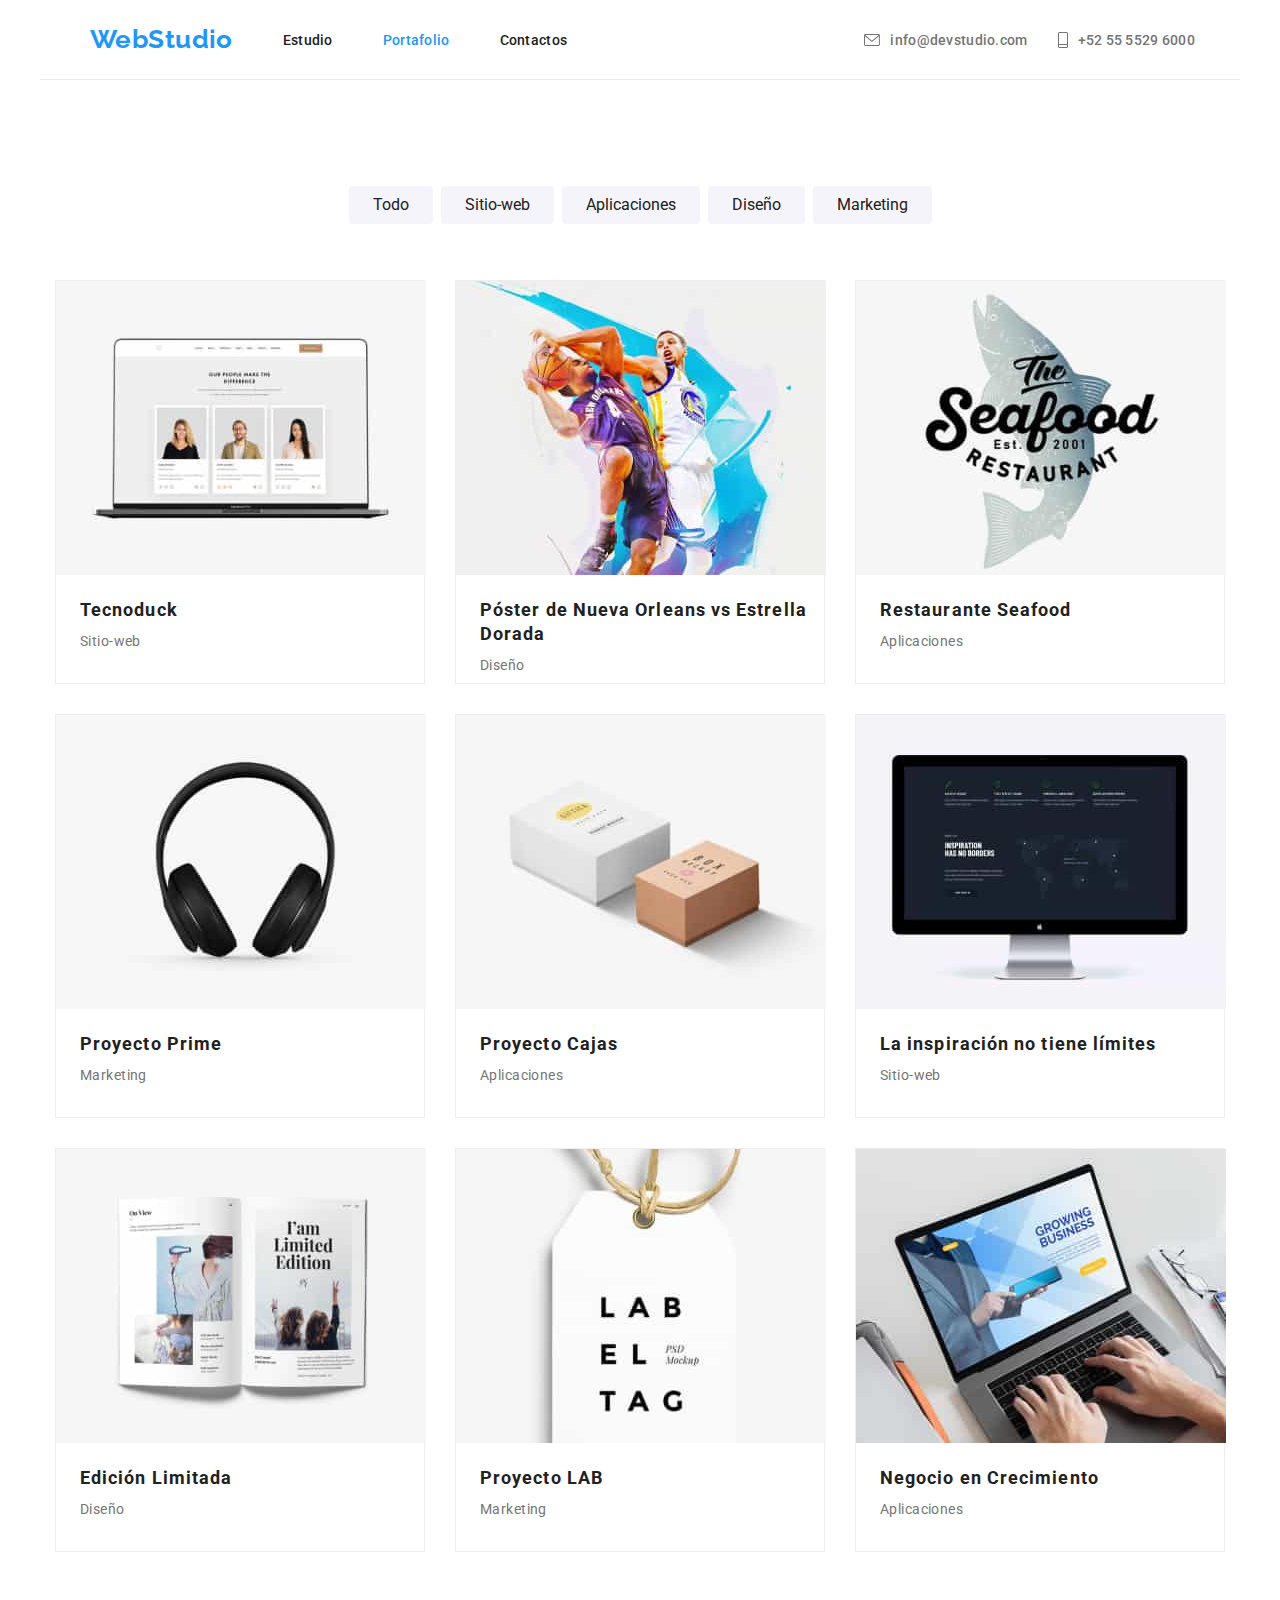
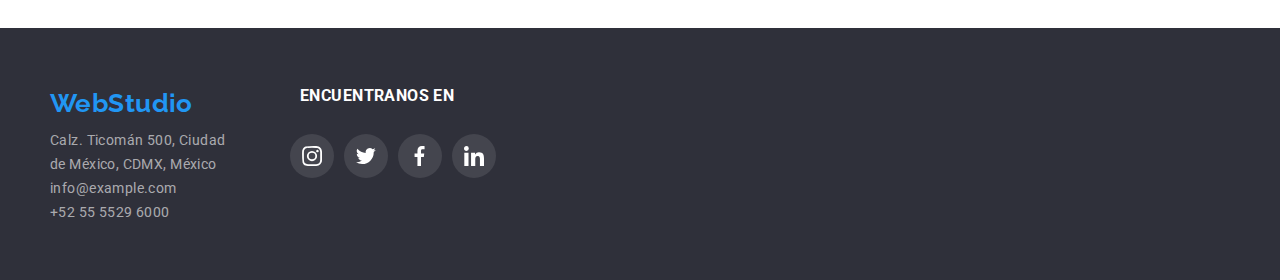
==== portfolio.html @ 95b45c2b "copia repositorio anterior" ====
<!DOCTYPE html>
<html lang="en">
  <head>
    <meta charset="UTF-8" />
    <meta http-equiv="X-UA-Compatible" content="IE=edge" />
    <meta name="viewport" content="width=device-width, initial-scale=1.0" />
    <link rel="preconnet" href="https://fonts.googleapis.com" />
    <link rel="preconnet" href="https://fonts.gstatic.com" />
    <link rel="stylesheet" href="./css/styles.css" />
    <link rel="stylesheet" href="./css/normalize.css" />
    <title>WebStudio</title>
  </head>

  <body class="body-portfolio">
    <!-- ENCABEZADO -->
    <header class="container nav-container">
      <!-- nav -->
      <nav class="nav-container">
        <!-- LOGO -->
        <a class="Web-logo" href="./index.html">WebStudio</a>

        <!-- MENU LISTA HEADER -->
        <a class="link-header" href="index.html">Estudio</a>
        <a class="link-header current" href="portfolio.html">Portafolio</a>
        <a class="link-header" href="">Сontactos</a>
      </nav>
      <!-- contacto -->
      <ul class="contact-header">
        <li>
          <a class="contact" href="malito:info@example.com">
            <svg class="icon-folder">
              <use href="./images/SVG/sprite.svg#sobre"></use>
            </svg>
            info@devstudio.com
          </a>
        </li>

        <li>
          <a class="contact" href="tel:525555296000">
            <svg class="icon-phone">
              <use href="./images/SVG/sprite.svg#celular"></use>
            </svg>
            +52 55 5529 6000
          </a>
        </li>
      </ul>
    </header>

    <!-- PRINCIPAL -->
    <main class="container portfolio-page">
      <!-- MENU 2-->

      <!-- lista de filtros  -->
      <section>
        <ul class="filter">
          <li>
            <a href="#" class="link-filter">
              <button class="button-filter" type="button">Todo</button>
            </a>
          </li>
          <li>
            <a href="#" class="link-filter">
              <button class="button-filter" type="button">Sitio-web</button>
            </a>
          </li>
          <li>
            <a href="#" class="link-filter">
              <button class="button-filter" type="button">Aplicaciones</button>
            </a>
          </li>
          <li>
            <a href="#" class="link-filter">
              <button class="button-filter" type="button">Diseño</button>
            </a>
          </li>
          <li>
            <a href="#" class="link-filter">
              <button class="button-filter" type="button">Marketing</button>
            </a>
          </li>
        </ul>
      </section>

      <!-- mosaic  -->
      <section>
        <ul class="mosaic">
          <li class="link-card" >
            <a href="#">
              <div>
                <img src="./images/project1.jpeg" alt="project Tecnoduck"/>
                <h2 class="title-image">Tecnoduck</h2>
                <p class="description">Sitio-web</p>
              </div>
            </a>
          </li>

          <li class="link-card" >
            <a href="#">
              <div>
                <img src="./images/project2.jpeg" alt="project poster" />
                <h2 class="title-image">
                  Póster de Nueva Orleans vs Estrella Dorada
                </h2>
                <p class="description">Diseño</p>
              </div>
            </a>
          </li>

          <li class="link-card" >
            <a href="#">
              <div>
                <img src="./images/project3.jpeg" alt="Restaurant" />
                <h2 class="title-image">Restaurante Seafood</h2>
                <p class="description">Aplicaciones</p>
              </div>
            </a>
          </li>

          <li class="link-card" >
            <a href="#">
              <div>
                <img src="./images/project4.jpeg" alt="Project Prime" />
                <h2 class="title-image">Proyecto Prime</h2>
                <p class="description">Marketing</p>
              </div>
            </a>
          </li>

          <li class="link-card" >
            <a href="#">
              <div>
                <img src="./images/project5.jpeg" alt="project box" />
                <h2 class="title-image">Proyecto Cajas</h2>
                <p class="description">Aplicaciones</p>
              </div>
            </a>
          </li>

          <li class="link-card" >
            <a href="#">
              <div>
                <img src="./images/project6.jpeg" alt="whitout limit" />
                <h2 class="title-image">La inspiración no tiene límites</h2>
                <p class="description">Sitio-web</p>
              </div>
            </a>
          </li>

         <li class="link-card" >
            <a href="#">
              <div>
                <img src="./images/project7.jpeg" alt="limited edition" />
                <h2 class="title-image">Edición Limitada</h2>
                <p class="description">Diseño</p>
              </div>
            </a>
          </li>

          <li class="link-card" >
            <a href="#">
              <div>
                <img src="./images/project8.jpeg" alt="Project LAB" />
                <h2 class="title-image">Proyecto LAB</h2>
                <p class="description">Marketing</p>
              </div>
            </a>
          </li>

         <li class="link-card" >
            <a href="#">
              <div>
                <img src="./images/project9.jpeg" alt="growing business" />
                <h2 class="title-image">Negocio en Crecimiento</h2>
                <p class="description">Aplicaciones</p>
              </div>
            </a>
          </li>
        </ul>
      </section>
    </main>

    <!-- PIE DE PÁGINA -->
    <footer class="footer">
      <div class="container footer-container">
        <!-- Contacto -->
        <aside>
          <ul>
            <li>
              <a class="Web-logo" href="./index.html"> WebStudio </a>
            </li>

            <li>
              <address>
                <ul class="address">
                  <li>
                    <a class="link-contact" href="#">
                      Calz. Ticomán 500, Ciudad de México, CDMX, México
                    </a>
                  </li>

                  <li>
                    <a class="link-contact" href="mailto:info@example.com">
                      info@example.com
                    </a>
                  </li>

                  <li>
                    <a class="link-contact" href="tel:+525555296000">
                      +52 55 5529 6000
                    </a>
                  </li>
                </ul>
              </address>
            </li>
          </ul>
        </aside>

        <!-- Redes Sociales -->
        <aside>
          <h3 class="title-h3 title-social">ENCUENTRANOS EN</h3>

          <ul class="items-socialmedia">
            <li class="link-icon-footer">
              <a href="#">
                <button class="icon-circle-footer">
                  <svg class="social-media">
                    <use href="./images/SVG/sprite.svg#instagram"></use>
                  </svg>
                </button>
              </a>
            </li>

            <li class="link-icon-footer">
              <a href="#">
                <button class="icon-circle-footer">
                  <svg class="social-media">
                    <use href="./images/SVG/sprite.svg#twitter"></use>
                  </svg>
                </button>
              </a>
            </li>

            <li class="link-icon-footer">
              <a href="#">
                <button class="icon-circle-footer">
                  <svg class="social-media">
                    <use href="./images/SVG/sprite.svg#facebook"></use>
                  </svg>
                </button>
              </a>
            </li>

            <li class="link-icon-footer">
              <a href="#">
                <button class="icon-circle-footer">
                  <svg class="social-media">
                    <use href="./images/SVG/sprite.svg#linkedlin"></use>
                  </svg>
                </button>
              </a>
            </li>
          </ul>
        </aside>
      </div>
    </footer>
  </body>
</html>
---- css/styles.css ----
@import url("https://fonts.googleapis.com/css2?family=Raleway:wght@700&display=swap");
@import url("https://fonts.googleapis.com/css2?family=Roboto:wght@400;500;700;900&display=swap");
@import "node_modules/modern-normalize/modern-normalize.css";

* {
  box-sizing: border-box;
  margin: 0;
  padding: 0;
}

      /* declaracion de variables */
:root {
  --primary-title-color: #212121;
  --primary-white-color: #ffffff;
  --primary-text-color: #757575;

  --accent-color: #2196f3;
  --background-black: #2f303a;
  --background-gray: #f5f4fa;
  --button-filter: #f5f4fa;
  --button-primary-hover: #188ce8;
  --logo-black: #000000;
  --text-white-opacy: #ffffff99;
  --icon-color: #AFB1B8;
}

body {
  font-family: "Roboto", sans-serif;
  font-size: 14px;
  font-weight: 400;
  color: var(--primary-text-color);
  background-color: var(--primary-white-color);
  letter-spacing: 0.03em;
  margin: auto;
  
  /* AREA Principal 
  width: 1600px;
  height: 2931px;*/
}
.container {
  width: 1200px;
  margin: 0 auto;
}
a {
  text-decoration: none;
}
ul{
  list-style: none;
}

/* ENCABEZADO */

.nav-container {
  display: flex;
  padding: 25px;
  justify-content: space-between;
  height: 80px;
  align-items: center;
}

.Web-logo {
  color: var(--accent-color);
  font-family: "Raleway", sans-serif;
  font-size: 26px;
  font-weight: 700;
  line-height: 1.2;
}
.link-header{
  display: flex;
  font-weight: 500;
  line-height: 16px;
  letter-spacing: 0.02em;
  color: var(--primary-title-color);
  margin-left: 50px;
}
.link-header:hover,
.link-header:focus,
.link-header.current{
  color: var(--accent-color);
}

/* contacto del header */
.contact-header{
  display: flex;
  padding: 20px;
  justify-content: space-between;
  height: 16px;
  align-items: center;
  gap: 30px;
}
.contact {
  display: flex;
  align-items: center;
  font-weight: 500;
  line-height: 16px;
  letter-spacing: 0.02em;
  color: var(--primary-text-color);
  fill: var(--primary-text-color);
}
.contact:focus,
.contact:hover{
  color: var(--accent-color);
  fill: var(--accent-color);
}
.icon-folder {
  width: 16px;
  height: 12px;
  margin-right: 10px;
}
.icon-phone {
  width: 10px;
  height: 16px;
  margin-right: 10px;
}
header{
  border-bottom: 1px solid #ECECEC;
}

/* ---------------------- */
/* INDEX */
/* ---------------------- */


/*  TITULO PRINCIPAL */

.main-requeriment {
  display: flex;
  align-items: center;
  height: 600px;
  justify-content: center;
  flex-direction: column;
  background-color: var(--background-black);
  background-image: 
    linear-gradient(rgba(47, 48, 58, 0.4), rgba(47, 48, 58, 0.4)),
    url(../images/background-image.jpeg);
  background-size: cover;
}
.main-h1 {
  color: var(--primary-white-color);
  font-size: 44px;
  font-weight: 900;
  letter-spacing: 0.06em;
  line-height: 1.4;
  text-transform: uppercase;
  text-align: center;
  padding-right: 250px;
  padding-left: 250px;
}
.main-button {
  color: var(--primary-white-color);
  background-color: var(--accent-color);
  border: 5px solid var(--accent-color);
  border-radius: 5px;
  font-size: 16px;
  font-weight: 700;
  line-height: 1.9;
  cursor: pointer;
  margin-top: 30px;
  padding-right: 32px;
  padding-left: 32px;
}
.main-button:hover,
.main-button:focus {
  background-color: var(--button-primary-hover);
  box-shadow: 0px 4px 4px rgba(0, 0, 0, 0.15);
}

/* BENEFICIOS DE LA COMPAÑIA */

.benefits {
  display: flex;
  padding-top: 82px;
  justify-content: space-evenly;
}
.benefits-column {
  width: 270px;
}
.icon-benefits {
  display: flex;
  width: 270px;
  height: 120px;
  fill: var(--primary-title-color);
  border-radius: 4px;
  border: none;
  margin-bottom: 30px;
  margin-top: 94px;
  align-items: center;
  background-color: var(--background-gray);
}
.icon-svg-benefit {
  height: 70px;
}
.benefits-paragraph {
  color: var(--primary-text-color);
  display: block;
  line-height: 24px;
}
.title-h3 {
  color: var(--primary-title-color);
  font-weight: 700;
  line-height: 16px;
  text-transform: uppercase;
  padding-bottom: 10px;
}

/* A QUE NOS DEDICAMOS */

.title-h2{
  color: var(--primary-title-color);
  font-size: 36px;
  font-weight: 700;
  line-height: 42px;
  padding-bottom: 50px;
  padding-top: 94px;
  text-align: center;
}
.what-do-box {
  display: flex;
  padding-bottom: 94px;
  gap: 30px;
  justify-content: center;
}
.image-whatdo1 {
  width:373px;
  height:294px;
  background-image:url(../images/image1.jpeg);
}
.image-whatdo2 {
  width: 373px;
  height: 294px;
  background-image: url(../images/image2.jpeg);
}
.image-whatdo3 {
  width: 373px;
  height: 294px;
  background-image: url(../images/image3.jpeg);
}
.box-what-do {
  display:flex;
  border: none;
  width: 370px;
  height: 70px;
  font-size: 14px;
  line-height: 16px;
  color: var(--primary-white-color);
  background: rgba(47, 48, 58, 0.8);
  margin-top:224px;
  justify-content: center;
  align-items: center;
}

/* NUESTRO EQUIPO */

.our-team{
  background-color: var(--background-gray);
  width: 1600px;
  height: 708px;
  
}
.members{
  display: flex;
  justify-content: space-evenly;
  padding-bottom: 94px;
  gap: 30px;
}
.card-member{
  background-color: var(--primary-white-color);
  border-radius: opx opx 4px 4px;
  box-shadow: 0px 1px 3px rgba(0, 0, 0, 0.12), 0px 1px 1px rgba(0, 0, 0, 0.14), 0px 2px 1px rgba(0, 0, 0, 0.2);
  box-sizing: border-box;
  width: 270px;
  height: 428px;
}
.name {
  color: var(--primary-title-color);
  font-size: 16px;
  font-weight: 500;
  line-height: 1.2;
  text-align: center;
  margin-bottom: 10px;
  margin-top: 30px;
}
.profession{
  color: var(--primary-text-color);
  font-size: 16px;
  font-weight: 400;
  line-height: 19px;
  text-align: center;  
  margin-bottom: 16px;
}
.social-networks{
  display: flex;
  margin-top: 28px;
  width: 216px;
  height: 80px;
  margin-left: 32px;
  gap: 10px;
}
.icon-circle {
  background-color: var(--primary-white-color);
  width: 44px;
  height: 44px;
  border-radius: 25px;
  border: none;
  text-align: center;
  padding: 12px;
  cursor: pointer;
  align-items: center;
  fill: var(--icon-color);
}
.icon-social-media{
  height: 20px;
  width: 20px;
}
.icon-circle:focus,
.icon-circle:hover{
  background-color: var(--accent-color);
  cursor: pointer;
  fill: var(--primary-white-color);
}

/* CLIENTES REGULARES */

.regular-customers{
  display: flex;
  margin-bottom: 151px;
  justify-content: center;
  gap: 30px
}
.button-customer{
  background: var(--primary-white-color);
  border-radius: 4px;
  display: flex;
  width: 170px;
  height: 81px;
  border: 1px solid #AFB1B8;
  cursor: pointer;
  align-items: center;
  fill: #AFB1B8;
}
.button-customer:hover,
.button-customer:focus{
  border: 1px solid var(--accent-color);
  fill: var(--accent-color);
}
.icon-customer{
  width: 106px;         
  margin-left: 32px;
}

/* FOOTER */
 
/* Lista de contacto */
.footer{
  background-color: var(--background-black);
  padding-top: 60px;
  padding-left: 20px;
  height: 252px;
}
.footer-container {
  display: flex;
}
.address{
  width: 180px;
  padding-top: 9px;
}
.link-contact{
  color: var(--text-white-opacy);
  font-style: normal;
  line-height: 24px;
}
.link-contact:hover,
.link-contact:focus {
color: var(--primary-white-color);
}

/* redes sociales */
.title-social {
  color: var(--primary-white-color);
  margin-bottom: 20px;
  margin-left: 70px;
}
.items-socialmedia{
  display: flex;
  margin-left: 60px;
  gap: 10px;
}
.link-icon-footer{
  display: flex;
  gap: 10px;
}
.icon-circle-footer{
  width: 44px;
  height: 44px;
  border-radius: 25px;
  border: none;
  background-color: #ffffff1a;;
  padding: 12px;
  cursor: pointer;
  fill: var(--primary-white-color);
}
.icon-circle-footer:hover,
.icon-circle-footer:focus{
  background-color: var(--accent-color);
  cursor: pointer;
  fill: var(--primary-white-color);
}
.social-media{
  height: 20px;
  width: 20px;
}

/* ----------------------------------------- */
/* PORTAFOLIO */
/* ----------------------------------------- */

.body-portfolio{
height: 1880px;
}
.portfolio-page{
  width: 1170px;
  height: 1360px;
  margin-bottom: 82px
}

/* botones */
.filter {
  display: flex;
  margin-top: 106px;
  padding-bottom: 56px;
  justify-content: center;
  gap: 8px;
}
.button-filter {
  background: var(--background-gray);
  border-radius: 4px;
  height: 38px;
  padding-left: 24px;
  padding-right: 24px;
  border: none;
  color: var(--primary-title-color);
  font-size: 16px;
  line-height: 26px;
}
.button-filter:hover,
.button-filter:focus{
  height: 38px;
  background-color: var(--accent-color);
  box-shadow: 0px 3px 1px rgba(0, 0, 0, 0.1), 0px 1px 2px rgba(0, 0, 0, 0.08), 0px 2px 2px rgba(0, 0, 0, 0.12);
  border-radius: 4px;
  color: var(--primary-white-color);
  cursor: pointer;
}

/*imagenes*/

.mosaic{
  display: flex;
  padding-bottom: 30px;
  flex-wrap: wrap;
  gap: 30px;
}
.link-card{
  background: var(--primary-white-color);
  border: 1px solid #EEEEEE;
  width: 370px;
  height: 404px;
}
.link-card:focus,
.link-card:hover{
  cursor: pointer;
  box-shadow: 0px 1px 1px rgba(0, 0, 0, 0.12),
              0px 4px 4px rgba(0, 0, 0, 0.06),
              1px 4px 6px rgba(0, 0, 0, 0.16);
}
.title-image {
    font-weight: 700;
    font-size: 18px;
    line-height: 24px;
    letter-spacing: 0.06em;
    color: var(--primary-title-color);
    padding-left: 24px;
    text-align: left;
    padding-top: 20px;
    padding-bottom: 4px;
    width: 370px;
}
.description {
    color: #757575;
    line-height: 30px;
    text-align: left;
    padding-left: 24px;
}
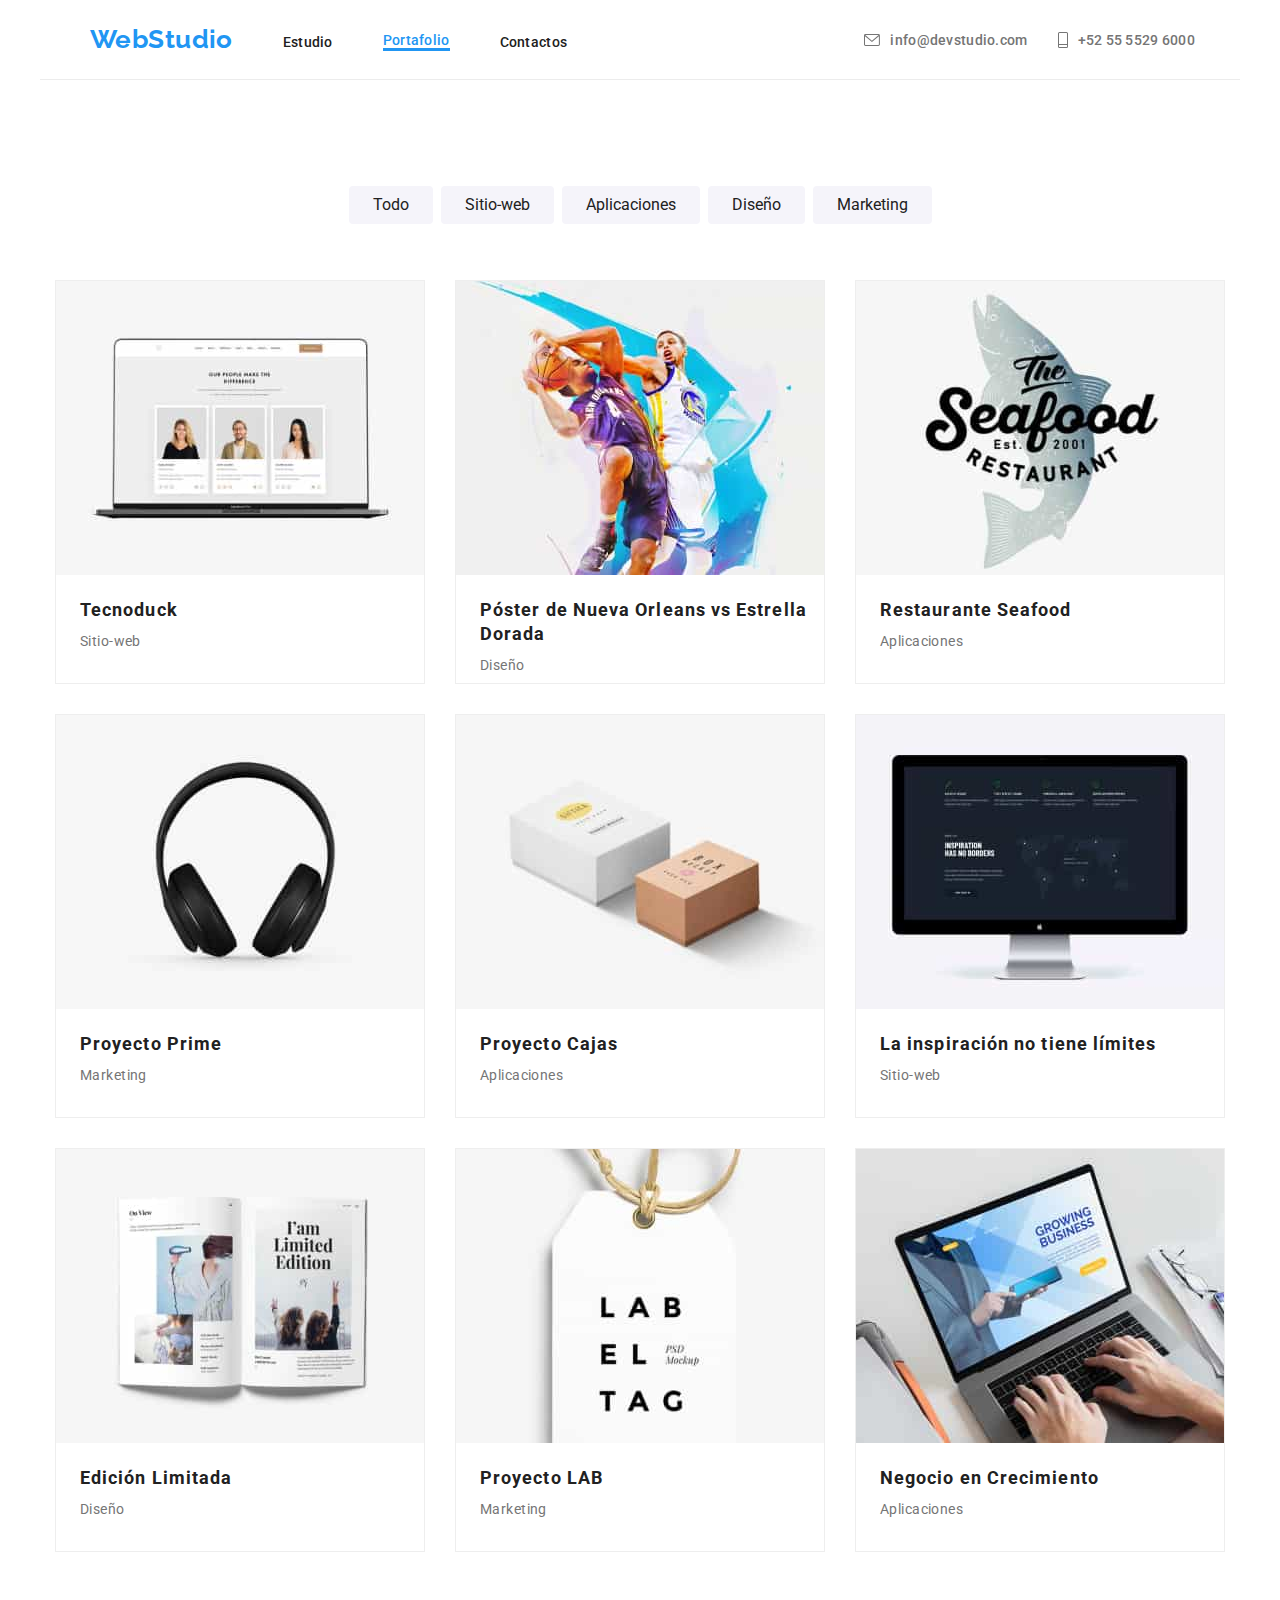
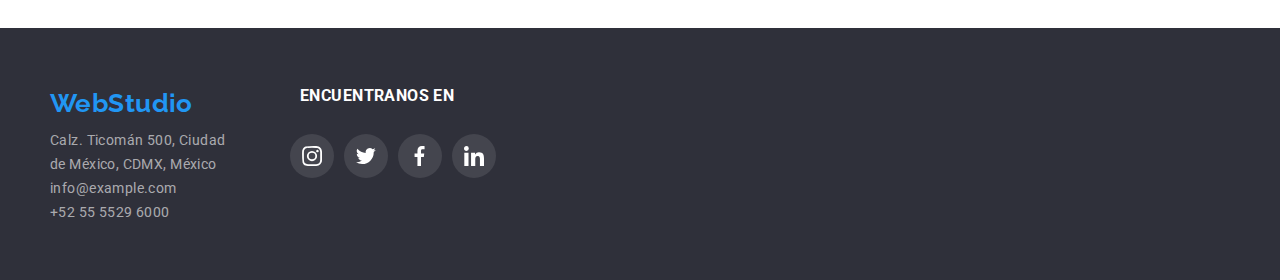
==== commit 82cb50f7: "frame en portafolio" ====
--- a/portfolio.html
+++ b/portfolio.html
@@ -84,95 +84,149 @@
       <!-- mosaic  -->
       <section>
         <ul class="mosaic">
-          <li class="link-card" >
-            <a href="#">
-              <div>
-                <img src="./images/project1.jpeg" alt="project Tecnoduck"/>
-                <h2 class="title-image">Tecnoduck</h2>
-                <p class="description">Sitio-web</p>
-              </div>
-            </a>
-          </li>
-
-          <li class="link-card" >
-            <a href="#">
-              <div>
+          <li class="link-card">
+            <a href="#">
+              <div class="frame">
+                <img src="./images/project1.jpeg" alt="project Tecnoduck" />
+                <p class="overlay">
+                  Tecnoduck es una plataforma de distribución de coronavirus de
+                  última generación. Las compañías usan esta plataforma para el
+                  espionaje digital y los ataques a los servidores seguros de la
+                  competencia.
+                </p>
+              </div>
+              <h2 class="title-image">Tecnoduck</h2>
+              <p class="description">Sitio-web</p>
+            </a>
+          </li>
+
+          <li class="link-card">
+            <a href="#">
+              <div class="frame">
                 <img src="./images/project2.jpeg" alt="project poster" />
-                <h2 class="title-image">
-                  Póster de Nueva Orleans vs Estrella Dorada
-                </h2>
-                <p class="description">Diseño</p>
-              </div>
-            </a>
-          </li>
-
-          <li class="link-card" >
-            <a href="#">
-              <div>
+                <p class="overlay">
+                  Tecnoduck es una plataforma de distribución de coronavirus de
+                  última generación. Las compañías usan esta plataforma para el
+                  espionaje digital y los ataques a los servidores seguros de la
+                  competencia.
+                </p>
+              </div>
+              <h2 class="title-image">
+                Póster de Nueva Orleans vs Estrella Dorada
+              </h2>
+              <p class="description">Diseño</p>
+            </a>
+          </li>
+
+          <li class="link-card">
+            <a href="#">
+              <div class="frame">
                 <img src="./images/project3.jpeg" alt="Restaurant" />
-                <h2 class="title-image">Restaurante Seafood</h2>
-                <p class="description">Aplicaciones</p>
-              </div>
-            </a>
-          </li>
-
-          <li class="link-card" >
-            <a href="#">
-              <div>
+                <p class="overlay">
+                  Tecnoduck es una plataforma de distribución de coronavirus de
+                  última generación. Las compañías usan esta plataforma para el
+                  espionaje digital y los ataques a los servidores seguros de la
+                  competencia.
+                </p>
+              </div>
+              <h2 class="title-image">Restaurante Seafood</h2>
+              <p class="description">Aplicaciones</p>
+            </a>
+          </li>
+
+          <li class="link-card">
+            <a href="#">
+              <div class="frame">
                 <img src="./images/project4.jpeg" alt="Project Prime" />
-                <h2 class="title-image">Proyecto Prime</h2>
-                <p class="description">Marketing</p>
-              </div>
-            </a>
-          </li>
-
-          <li class="link-card" >
-            <a href="#">
-              <div>
+                <p class="overlay">
+                  Tecnoduck es una plataforma de distribución de coronavirus de
+                  última generación. Las compañías usan esta plataforma para el
+                  espionaje digital y los ataques a los servidores seguros de la
+                  competencia.
+                </p>
+              </div>
+              <h2 class="title-image">Proyecto Prime</h2>
+              <p class="description">Marketing</p>
+            </a>
+          </li>
+
+          <li class="link-card">
+            <a href="#">
+              <div class="frame">
                 <img src="./images/project5.jpeg" alt="project box" />
-                <h2 class="title-image">Proyecto Cajas</h2>
-                <p class="description">Aplicaciones</p>
-              </div>
-            </a>
-          </li>
-
-          <li class="link-card" >
-            <a href="#">
-              <div>
+                <p class="overlay">
+                  Tecnoduck es una plataforma de distribución de coronavirus de
+                  última generación. Las compañías usan esta plataforma para el
+                  espionaje digital y los ataques a los servidores seguros de la
+                  competencia.
+                </p>
+              </div>
+              <h2 class="title-image">Proyecto Cajas</h2>
+              <p class="description">Aplicaciones</p>
+            </a>
+          </li>
+
+          <li class="link-card">
+            <a href="#">
+              <div class="frame">
                 <img src="./images/project6.jpeg" alt="whitout limit" />
-                <h2 class="title-image">La inspiración no tiene límites</h2>
-                <p class="description">Sitio-web</p>
-              </div>
-            </a>
-          </li>
-
-         <li class="link-card" >
-            <a href="#">
-              <div>
+                <p class="overlay">
+                  Tecnoduck es una plataforma de distribución de coronavirus de
+                  última generación. Las compañías usan esta plataforma para el
+                  espionaje digital y los ataques a los servidores seguros de la
+                  competencia.
+                </p>
+              </div>
+              <h2 class="title-image">La inspiración no tiene límites</h2>
+              <p class="description">Sitio-web</p>
+            </a>
+          </li>
+
+          <li class="link-card">
+            <a href="#">
+              <div class="frame">
                 <img src="./images/project7.jpeg" alt="limited edition" />
-                <h2 class="title-image">Edición Limitada</h2>
-                <p class="description">Diseño</p>
-              </div>
-            </a>
-          </li>
-
-          <li class="link-card" >
-            <a href="#">
-              <div>
+                <p class="overlay">
+                  Tecnoduck es una plataforma de distribución de coronavirus de
+                  última generación. Las compañías usan esta plataforma para el
+                  espionaje digital y los ataques a los servidores seguros de la
+                  competencia.
+                </p>
+              </div>
+              <h2 class="title-image">Edición Limitada</h2>
+              <p class="description">Diseño</p>
+            </a>
+          </li>
+
+          <li class="link-card">
+            <a href="#">
+              <div class="frame">
                 <img src="./images/project8.jpeg" alt="Project LAB" />
-                <h2 class="title-image">Proyecto LAB</h2>
-                <p class="description">Marketing</p>
-              </div>
-            </a>
-          </li>
-
-         <li class="link-card" >
-            <a href="#">
-              <div>
+                <p class="overlay">
+                  Tecnoduck es una plataforma de distribución de coronavirus de
+                  última generación. Las compañías usan esta plataforma para el
+                  espionaje digital y los ataques a los servidores seguros de la
+                  competencia.
+                </p>
+              </div>
+              <h2 class="title-image">Proyecto LAB</h2>
+              <p class="description">Marketing</p>
+            </a>
+          </li>
+
+          <li class="link-card">
+            <a href="#">
+              <div class="frame">
                 <img src="./images/project9.jpeg" alt="growing business" />
-                <h2 class="title-image">Negocio en Crecimiento</h2>
-                <p class="description">Aplicaciones</p>
-              </div>
+                <p class="overlay">
+                  Tecnoduck es una plataforma de distribución de coronavirus de
+                  última generación. Las compañías usan esta plataforma para el
+                  espionaje digital y los ataques a los servidores seguros de la
+                  competencia.
+                </p>
+              </div>
+              <h2 class="title-image">Negocio en Crecimiento</h2>
+              <p class="description">Aplicaciones</p>
             </a>
           </li>
         </ul>
--- a/css/styles.css
+++ b/css/styles.css
@@ -72,11 +72,19 @@
   letter-spacing: 0.02em;
   color: var(--primary-title-color);
   margin-left: 50px;
-}
-.link-header:hover,
-.link-header:focus,
+  margin-top: 4px;
+}
 .link-header.current{
   color: var(--accent-color);
+  border-bottom: 3px solid;
+  
+  
+}
+
+.link-header:hover,
+.link-header:focus{
+  color: var(--accent-color);
+
 }
 
 /* contacto del header */
@@ -121,6 +129,52 @@
 /* ---------------------- */
 
 
+/*  BACKDROP */
+
+.backdrop{
+  display: flex;
+  align-items: center;
+  justify-content: center;
+  background-color: rgba(0, 0, 0, 0.5);
+  position: fixed;
+  width: 100vw;
+  height: 100vh;
+  top: 0;
+  left: 0;
+  opacity: 1;
+  transition: opacity 250ms cubic-bezier(0.4, 0, 0.2, 1);
+  visibility: visible;
+}
+.modal.is-hidden,
+.backdrop.is-hidden{
+  visibility: hidden;
+  opacity: 0;
+  pointer-events: none;
+}
+.modal{
+  display: flex;
+  justify-content: right;
+  border-radius: 4px;
+  width: 528px;
+  height: 581px;
+  background-color: var(--primary-white-color);
+  box-shadow: 0px 1px 3px rgba(0, 0, 0, 0.12), 
+              0px 1px 1px rgba(0, 0, 0, 0.14), 
+              0px 2px 1px rgba(0, 0, 0, 0.2);
+}
+.circle-close{
+  display: flex;
+  align-items: center;
+  box-sizing: border-box;
+  width: 30px;
+  height: 30px;
+  border-radius: 50%;
+  margin: 8px;
+  cursor: pointer;
+  border: 1px solid rgba(0, 0, 0, 0.1);
+  background-color: var(--primary-white-color);
+}
+    
 /*  TITULO PRINCIPAL */
 
 .main-requeriment {
@@ -255,7 +309,6 @@
   background-color: var(--background-gray);
   width: 1600px;
   height: 708px;
-  
 }
 .members{
   display: flex;
@@ -472,6 +525,30 @@
   box-shadow: 0px 1px 1px rgba(0, 0, 0, 0.12),
               0px 4px 4px rgba(0, 0, 0, 0.06),
               1px 4px 6px rgba(0, 0, 0, 0.16);
+}
+.frame{
+  position: relative;
+  overflow: hidden;
+}
+.overlay{
+  position: absolute;
+  top: 0;
+  left: 0;
+  transform: translateY(100%);
+
+  background-color: rgba(33, 149, 243, 0.9);
+  color: var(--primary-white-color);
+  
+  padding: 63px 24px;
+  width: 100%;
+  height: 100%;
+  font-size: 18px;
+  line-height: 28px;
+
+  transition: transform ease-in 250ms;
+}
+.link-card:hover .frame .overlay{
+  transform: translateY( 0%);
 }
 .title-image {
     font-weight: 700;
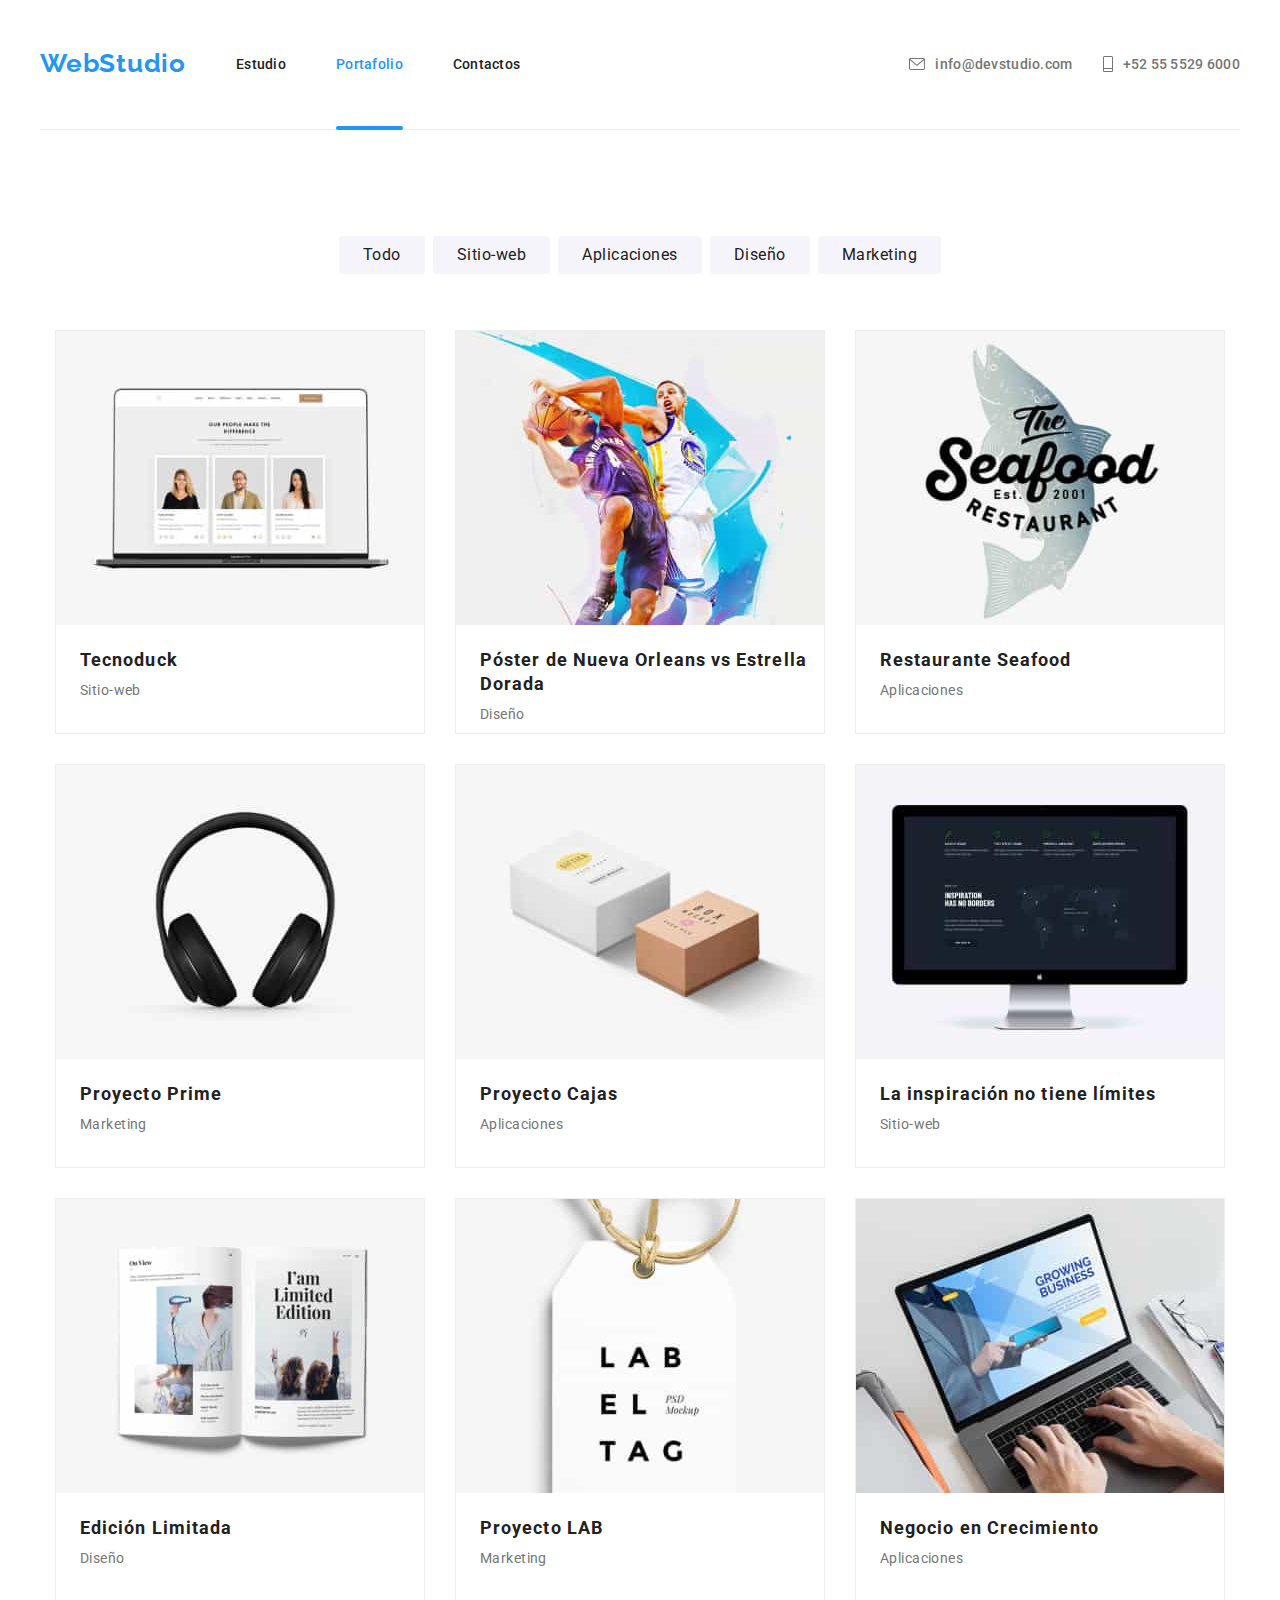
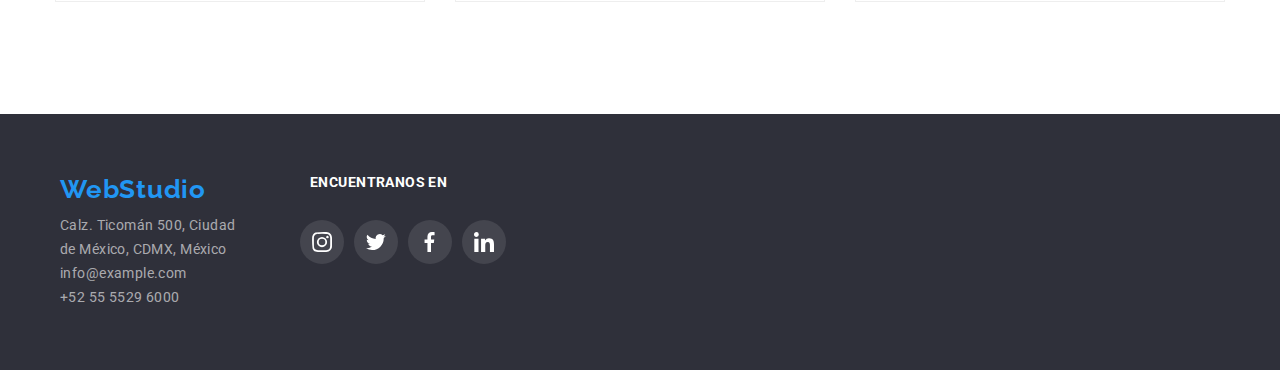
==== commit 586cd68c: "cambios" ====
--- a/portfolio.html
+++ b/portfolio.html
@@ -79,10 +79,8 @@
             </a>
           </li>
         </ul>
-      </section>
-
-      <!-- mosaic  -->
-      <section>
+
+        <!-- mosaic  -->
         <ul class="mosaic">
           <li class="link-card">
             <a href="#">
--- a/css/styles.css
+++ b/css/styles.css
@@ -6,9 +6,14 @@
   box-sizing: border-box;
   margin: 0;
   padding: 0;
-}
-
-      /* declaracion de variables */
+
+  font-family: "Roboto", sans-serif;
+  font-size: 14px;
+  font-weight: 400;
+  letter-spacing: 0.03em;
+}
+
+/* declaracion de variables */
 :root {
   --primary-title-color: #212121;
   --primary-white-color: #ffffff;
@@ -25,17 +30,10 @@
 }
 
 body {
-  font-family: "Roboto", sans-serif;
-  font-size: 14px;
-  font-weight: 400;
   color: var(--primary-text-color);
   background-color: var(--primary-white-color);
-  letter-spacing: 0.03em;
   margin: auto;
-  
-  /* AREA Principal 
-  width: 1600px;
-  height: 2931px;*/
+
 }
 .container {
   width: 1200px;
@@ -52,12 +50,11 @@
 
 .nav-container {
   display: flex;
-  padding: 25px;
+  padding: 24px 0 25px;
   justify-content: space-between;
-  height: 80px;
-  align-items: center;
-}
-
+  
+  align-items: center;
+}
 .Web-logo {
   color: var(--accent-color);
   font-family: "Raleway", sans-serif;
@@ -66,33 +63,33 @@
   line-height: 1.2;
 }
 .link-header{
+  position: relative;
   display: flex;
   font-weight: 500;
-  line-height: 16px;
+  line-height: 1.142;
   letter-spacing: 0.02em;
   color: var(--primary-title-color);
   margin-left: 50px;
-  margin-top: 4px;
-}
-.link-header.current{
-  color: var(--accent-color);
-  border-bottom: 3px solid;
-  
-  
-}
-
+}
+header nav .current::after{
+  position: absolute;
+  content: '';
+  border-bottom: 4px solid rgba(33, 150, 243, 1);;
+  border-radius: 2px;
+  width: 100%;
+  top: 70px;
+}
+.link-header.current,
 .link-header:hover,
 .link-header:focus{
   color: var(--accent-color);
-
 }
 
 /* contacto del header */
+
 .contact-header{
   display: flex;
-  padding: 20px;
   justify-content: space-between;
-  height: 16px;
   align-items: center;
   gap: 30px;
 }
@@ -100,7 +97,7 @@
   display: flex;
   align-items: center;
   font-weight: 500;
-  line-height: 16px;
+  line-height: 1.142;
   letter-spacing: 0.02em;
   color: var(--primary-text-color);
   fill: var(--primary-text-color);
@@ -145,9 +142,7 @@
   transition: opacity 250ms cubic-bezier(0.4, 0, 0.2, 1);
   visibility: visible;
 }
-.modal.is-hidden,
 .backdrop.is-hidden{
-  visibility: hidden;
   opacity: 0;
   pointer-events: none;
 }
@@ -161,6 +156,12 @@
   box-shadow: 0px 1px 3px rgba(0, 0, 0, 0.12), 
               0px 1px 1px rgba(0, 0, 0, 0.14), 
               0px 2px 1px rgba(0, 0, 0, 0.2);
+
+  transition: transform cubic-bezier(0.4, 0, 0.2, 1), 1s;
+  transform: translateY(0);
+}
+.modal.is-hidden{
+  transform: translateY(100%);
 }
 .circle-close{
   display: flex;
@@ -174,20 +175,26 @@
   border: 1px solid rgba(0, 0, 0, 0.1);
   background-color: var(--primary-white-color);
 }
-    
+.circle-close:hover,
+.circle-close:focus{
+  border: 3px solid var(--primary-text-color);
+}
+
 /*  TITULO PRINCIPAL */
 
 .main-requeriment {
-  display: flex;
-  align-items: center;
-  height: 600px;
-  justify-content: center;
-  flex-direction: column;
+  padding: 270px 0;
   background-color: var(--background-black);
   background-image: 
-    linear-gradient(rgba(47, 48, 58, 0.4), rgba(47, 48, 58, 0.4)),
-    url(../images/background-image.jpeg);
+    linear-gradient(rgba(47, 48, 58, 0.4),
+                    rgba(47, 48, 58, 0.4)),
+                    url(../images/background-image.jpeg);
   background-size: cover;
+}
+.container.hero{
+  text-align: center;
+  width: 696px;
+
 }
 .main-h1 {
   color: var(--primary-white-color);
@@ -196,9 +203,6 @@
   letter-spacing: 0.06em;
   line-height: 1.4;
   text-transform: uppercase;
-  text-align: center;
-  padding-right: 250px;
-  padding-left: 250px;
 }
 .main-button {
   color: var(--primary-white-color);
@@ -210,8 +214,7 @@
   line-height: 1.9;
   cursor: pointer;
   margin-top: 30px;
-  padding-right: 32px;
-  padding-left: 32px;
+  padding: 0 32px;
 }
 .main-button:hover,
 .main-button:focus {
@@ -232,12 +235,11 @@
 .icon-benefits {
   display: flex;
   width: 270px;
-  height: 120px;
+  padding: 25px 0;
   fill: var(--primary-title-color);
   border-radius: 4px;
   border: none;
-  margin-bottom: 30px;
-  margin-top: 94px;
+  margin: 94px 0 30px;
   align-items: center;
   background-color: var(--background-gray);
 }
@@ -247,12 +249,12 @@
 .benefits-paragraph {
   color: var(--primary-text-color);
   display: block;
-  line-height: 24px;
+  line-height: 1.71;
 }
 .title-h3 {
   color: var(--primary-title-color);
   font-weight: 700;
-  line-height: 16px;
+  line-height: 1.142;
   text-transform: uppercase;
   padding-bottom: 10px;
 }
@@ -263,7 +265,7 @@
   color: var(--primary-title-color);
   font-size: 36px;
   font-weight: 700;
-  line-height: 42px;
+  line-height: 1.166;
   padding-bottom: 50px;
   padding-top: 94px;
   text-align: center;
@@ -292,10 +294,9 @@
 .box-what-do {
   display:flex;
   border: none;
-  width: 370px;
   height: 70px;
   font-size: 14px;
-  line-height: 16px;
+  line-height: 1.142;
   color: var(--primary-white-color);
   background: rgba(47, 48, 58, 0.8);
   margin-top:224px;
@@ -307,8 +308,6 @@
 
 .our-team{
   background-color: var(--background-gray);
-  width: 1600px;
-  height: 708px;
 }
 .members{
   display: flex;
@@ -322,7 +321,7 @@
   box-shadow: 0px 1px 3px rgba(0, 0, 0, 0.12), 0px 1px 1px rgba(0, 0, 0, 0.14), 0px 2px 1px rgba(0, 0, 0, 0.2);
   box-sizing: border-box;
   width: 270px;
-  height: 428px;
+  text-align: center;
 }
 .name {
   color: var(--primary-title-color);
@@ -330,24 +329,19 @@
   font-weight: 500;
   line-height: 1.2;
   text-align: center;
-  margin-bottom: 10px;
-  margin-top: 30px;
+  margin : 30px 0 10px;
+  
 }
 .profession{
   color: var(--primary-text-color);
   font-size: 16px;
   font-weight: 400;
-  line-height: 19px;
-  text-align: center;  
-  margin-bottom: 16px;
+  line-height: 1.187; 
 }
 .social-networks{
   display: flex;
-  margin-top: 28px;
-  width: 216px;
-  height: 80px;
-  margin-left: 32px;
-  gap: 10px;
+  margin: 16px 32px 32px;
+  justify-content: space-between;
 }
 .icon-circle {
   background-color: var(--primary-white-color);
@@ -355,11 +349,9 @@
   height: 44px;
   border-radius: 25px;
   border: none;
-  text-align: center;
+  cursor: pointer;
+  fill: var(--icon-color);
   padding: 12px;
-  cursor: pointer;
-  align-items: center;
-  fill: var(--icon-color);
 }
 .icon-social-media{
   height: 20px;
@@ -377,8 +369,7 @@
 .regular-customers{
   display: flex;
   margin-bottom: 151px;
-  justify-content: center;
-  gap: 30px
+  justify-content: space-between;
 }
 .button-customer{
   background: var(--primary-white-color);
@@ -388,6 +379,7 @@
   height: 81px;
   border: 1px solid #AFB1B8;
   cursor: pointer;
+  justify-content: center;
   align-items: center;
   fill: #AFB1B8;
 }
@@ -398,7 +390,6 @@
 }
 .icon-customer{
   width: 106px;         
-  margin-left: 32px;
 }
 
 /* FOOTER */
@@ -406,9 +397,7 @@
 /* Lista de contacto */
 .footer{
   background-color: var(--background-black);
-  padding-top: 60px;
-  padding-left: 20px;
-  height: 252px;
+  padding: 60px;
 }
 .footer-container {
   display: flex;
@@ -420,7 +409,7 @@
 .link-contact{
   color: var(--text-white-opacy);
   font-style: normal;
-  line-height: 24px;
+  line-height: 1.71;
 }
 .link-contact:hover,
 .link-contact:focus {
@@ -436,10 +425,6 @@
 .items-socialmedia{
   display: flex;
   margin-left: 60px;
-  gap: 10px;
-}
-.link-icon-footer{
-  display: flex;
   gap: 10px;
 }
 .icon-circle-footer{
@@ -467,12 +452,9 @@
 /* PORTAFOLIO */
 /* ----------------------------------------- */
 
-.body-portfolio{
-height: 1880px;
-}
+
 .portfolio-page{
   width: 1170px;
-  height: 1360px;
   margin-bottom: 82px
 }
 
@@ -487,13 +469,11 @@
 .button-filter {
   background: var(--background-gray);
   border-radius: 4px;
-  height: 38px;
-  padding-left: 24px;
-  padding-right: 24px;
+  padding: 6px 24px;
   border: none;
   color: var(--primary-title-color);
   font-size: 16px;
-  line-height: 26px;
+  line-height: 1.62;
 }
 .button-filter:hover,
 .button-filter:focus{
@@ -534,8 +514,7 @@
   position: absolute;
   top: 0;
   left: 0;
-  transform: translateY(100%);
-
+  
   background-color: rgba(33, 149, 243, 0.9);
   color: var(--primary-white-color);
   
@@ -543,9 +522,11 @@
   width: 100%;
   height: 100%;
   font-size: 18px;
-  line-height: 28px;
-
+  line-height: 1.55;
+  
+  transform: translateY(100%);
   transition: transform ease-in 250ms;
+  transition-timing-function: cubic-bezier(0.4, 0, 0.2, 1);
 }
 .link-card:hover .frame .overlay{
   transform: translateY( 0%);
@@ -553,7 +534,7 @@
 .title-image {
     font-weight: 700;
     font-size: 18px;
-    line-height: 24px;
+    line-height: 1.33;
     letter-spacing: 0.06em;
     color: var(--primary-title-color);
     padding-left: 24px;
@@ -564,7 +545,7 @@
 }
 .description {
     color: #757575;
-    line-height: 30px;
+    line-height: 2.14;
     text-align: left;
     padding-left: 24px;
 }
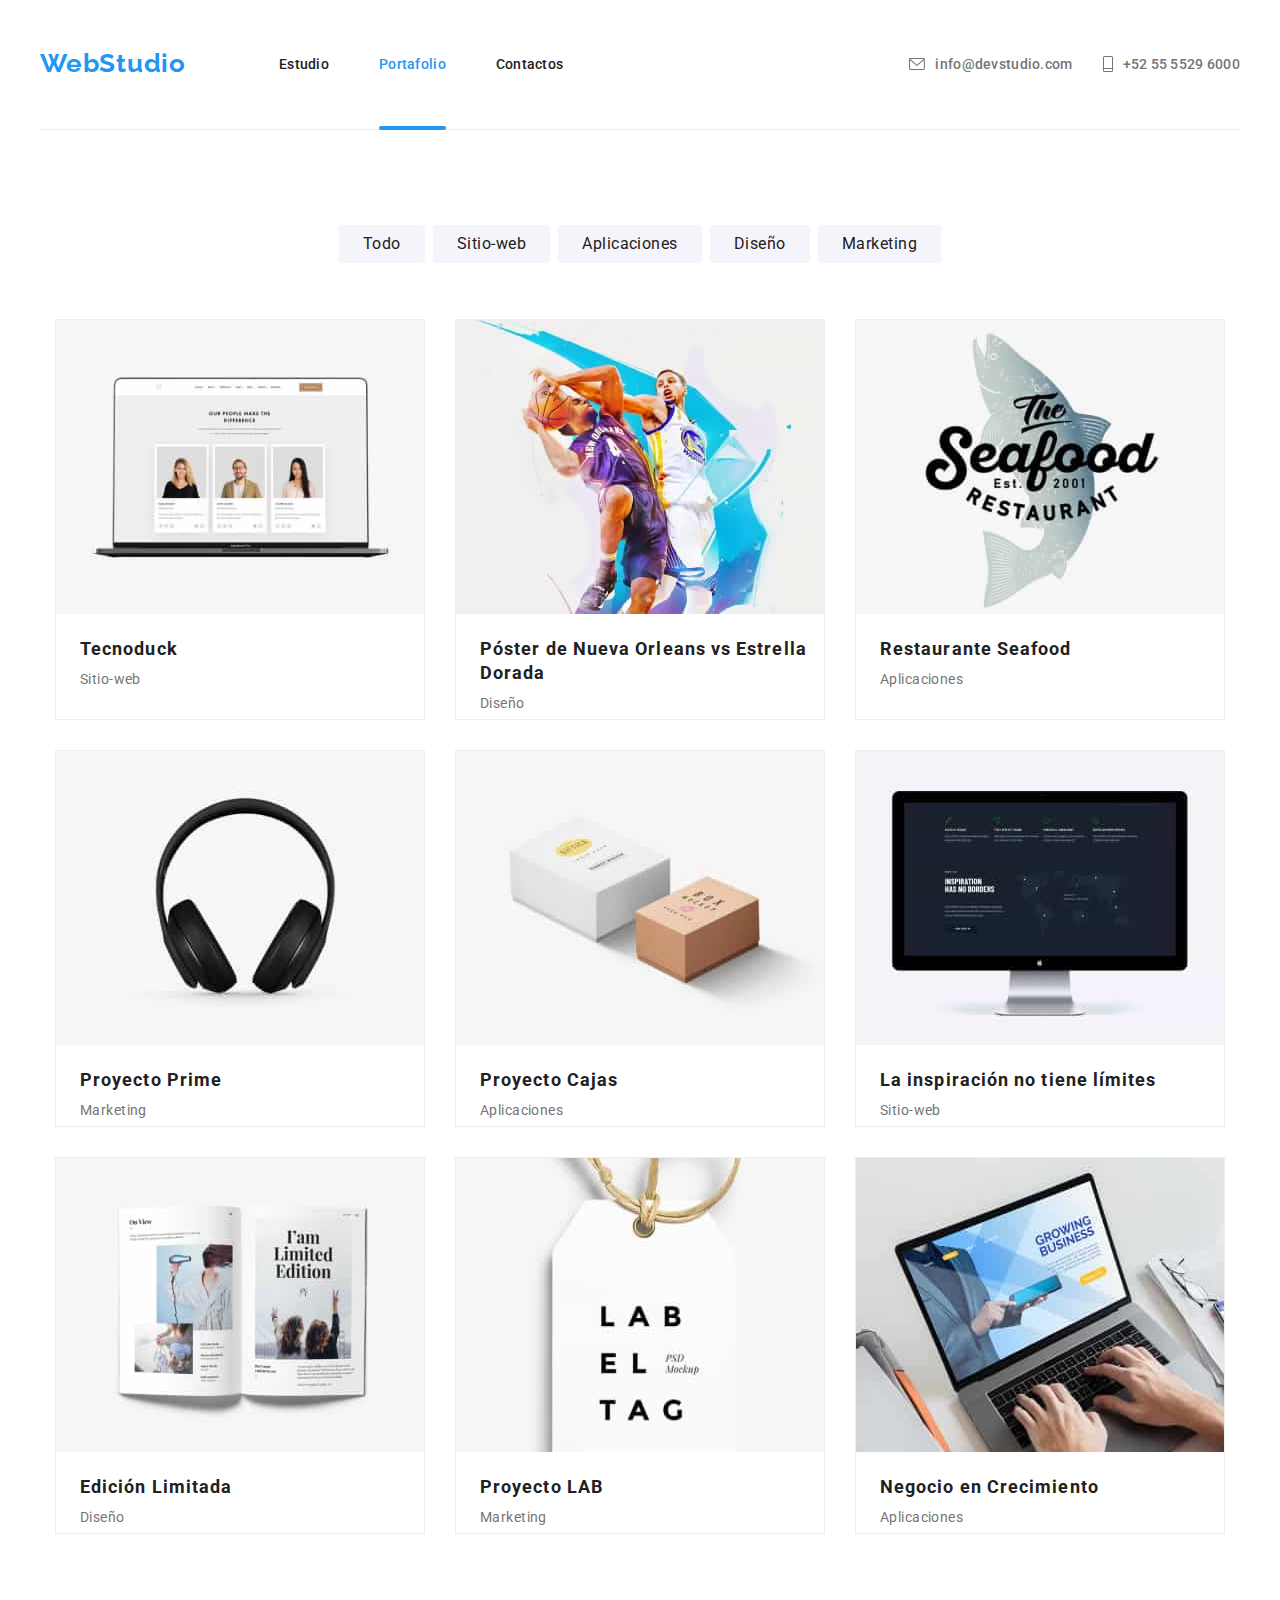
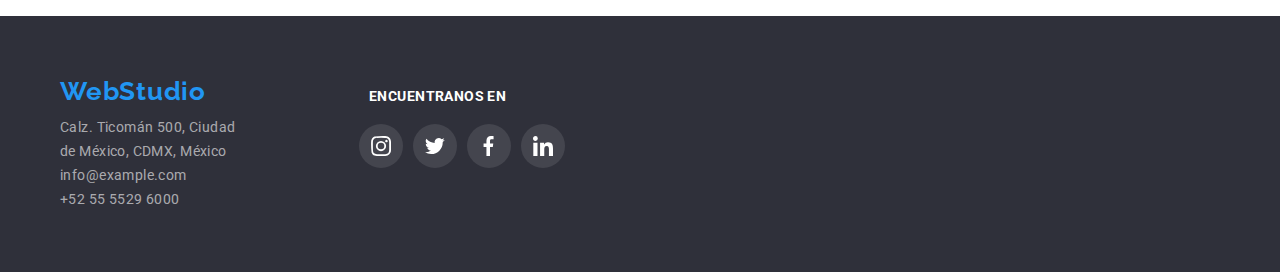
==== commit 02a168a4: "portafolio footer y margin" ====
--- a/portfolio.html
+++ b/portfolio.html
@@ -232,7 +232,7 @@
     </main>
 
     <!-- PIE DE PÁGINA -->
-    <footer class="footer">
+   <footer class="footer">
       <div class="container footer-container">
         <!-- Contacto -->
         <aside>
@@ -274,41 +274,41 @@
           <ul class="items-socialmedia">
             <li class="link-icon-footer">
               <a href="#">
-                <button class="icon-circle-footer">
+                <div class="icon-circle-footer">
                   <svg class="social-media">
                     <use href="./images/SVG/sprite.svg#instagram"></use>
                   </svg>
-                </button>
+                </div>
               </a>
             </li>
 
             <li class="link-icon-footer">
               <a href="#">
-                <button class="icon-circle-footer">
+                <div class="icon-circle-footer">
                   <svg class="social-media">
                     <use href="./images/SVG/sprite.svg#twitter"></use>
                   </svg>
-                </button>
+                </div>
               </a>
             </li>
 
             <li class="link-icon-footer">
               <a href="#">
-                <button class="icon-circle-footer">
+                <div class="icon-circle-footer">
                   <svg class="social-media">
                     <use href="./images/SVG/sprite.svg#facebook"></use>
                   </svg>
-                </button>
+                </div>
               </a>
             </li>
 
             <li class="link-icon-footer">
               <a href="#">
-                <button class="icon-circle-footer">
+                <div class="icon-circle-footer">
                   <svg class="social-media">
                     <use href="./images/SVG/sprite.svg#linkedlin"></use>
                   </svg>
-                </button>
+                </div>
               </a>
             </li>
           </ul>
--- a/css/styles.css
+++ b/css/styles.css
@@ -52,7 +52,6 @@
   display: flex;
   padding: 24px 0 25px;
   justify-content: space-between;
-  
   align-items: center;
 }
 .Web-logo {
@@ -61,6 +60,7 @@
   font-size: 26px;
   font-weight: 700;
   line-height: 1.2;
+  margin-right: 93px;
 }
 .link-header{
   position: relative;
@@ -69,7 +69,7 @@
   line-height: 1.142;
   letter-spacing: 0.02em;
   color: var(--primary-title-color);
-  margin-left: 50px;
+  margin-right: 50px;
 }
 header nav .current::after{
   position: absolute;
@@ -183,7 +183,7 @@
 /*  TITULO PRINCIPAL */
 
 .main-requeriment {
-  padding: 270px 0;
+  padding: 207px 0 182px;
   background-color: var(--background-black);
   background-image: 
     linear-gradient(rgba(47, 48, 58, 0.4),
@@ -194,7 +194,6 @@
 .container.hero{
   text-align: center;
   width: 696px;
-
 }
 .main-h1 {
   color: var(--primary-white-color);
@@ -214,7 +213,7 @@
   line-height: 1.9;
   cursor: pointer;
   margin-top: 30px;
-  padding: 0 32px;
+  
 }
 .main-button:hover,
 .main-button:focus {
@@ -226,39 +225,38 @@
 
 .benefits {
   display: flex;
+  padding-bottom: 99px;
   padding-top: 82px;
-  justify-content: space-evenly;
+  justify-content: space-between;
+  gap: 40px;
 }
 .benefits-column {
+  flex-basis: calc((100% - 90px)/4);
+}
+.icon-benefits {
+  display: flex;
   width: 270px;
-}
-.icon-benefits {
-  display: flex;
-  width: 270px;
-  padding: 25px 0;
+  padding: 25px;
+  margin-bottom: 30px;
   fill: var(--primary-title-color);
   border-radius: 4px;
   border: none;
-  margin: 94px 0 30px;
-  align-items: center;
   background-color: var(--background-gray);
 }
 .icon-svg-benefit {
   height: 70px;
-}
-.benefits-paragraph {
-  color: var(--primary-text-color);
-  display: block;
-  line-height: 1.71;
 }
 .title-h3 {
   color: var(--primary-title-color);
   font-weight: 700;
   line-height: 1.142;
   text-transform: uppercase;
-  padding-bottom: 10px;
-}
-
+  margin-bottom: 10px;
+}
+.benefits-paragraph {
+  color: var(--primary-text-color);
+  line-height: 1.71;
+}
 /* A QUE NOS DEDICAMOS */
 
 .title-h2{
@@ -266,30 +264,26 @@
   font-size: 36px;
   font-weight: 700;
   line-height: 1.166;
-  padding-bottom: 50px;
-  padding-top: 94px;
+  margin-bottom: 50px;
+
   text-align: center;
 }
 .what-do-box {
   display: flex;
   padding-bottom: 94px;
-  gap: 30px;
-  justify-content: center;
+  justify-content: space-between;
 }
 .image-whatdo1 {
-  width:373px;
-  height:294px;
   background-image:url(../images/image1.jpeg);
+  flex-basis: calc((100% - 90px)/3)
 }
 .image-whatdo2 {
-  width: 373px;
-  height: 294px;
   background-image: url(../images/image2.jpeg);
+  flex-basis: calc((100% - 90px)/3)
 }
 .image-whatdo3 {
-  width: 373px;
-  height: 294px;
   background-image: url(../images/image3.jpeg);
+  flex-basis: calc((100% - 90px)/3)
 }
 .box-what-do {
   display:flex;
@@ -308,19 +302,21 @@
 
 .our-team{
   background-color: var(--background-gray);
+  padding-bottom: 94px;
+  padding-top: 94px;
 }
 .members{
   display: flex;
-  justify-content: space-evenly;
-  padding-bottom: 94px;
+  justify-content: space-between;
   gap: 30px;
 }
 .card-member{
   background-color: var(--primary-white-color);
   border-radius: opx opx 4px 4px;
-  box-shadow: 0px 1px 3px rgba(0, 0, 0, 0.12), 0px 1px 1px rgba(0, 0, 0, 0.14), 0px 2px 1px rgba(0, 0, 0, 0.2);
-  box-sizing: border-box;
-  width: 270px;
+  box-shadow: 0px 1px 3px rgba(0, 0, 0, 0.12), 
+              0px 1px 1px rgba(0, 0, 0, 0.14), 
+              0px 2px 1px rgba(0, 0, 0, 0.2);
+  
   text-align: center;
 }
 .name {
@@ -335,7 +331,6 @@
 .profession{
   color: var(--primary-text-color);
   font-size: 16px;
-  font-weight: 400;
   line-height: 1.187; 
 }
 .social-networks{
@@ -366,9 +361,12 @@
 
 /* CLIENTES REGULARES */
 
+.custumer{
+  padding-bottom: 151px;
+  padding-top: 59px;
+}
 .regular-customers{
   display: flex;
-  margin-bottom: 151px;
   justify-content: space-between;
 }
 .button-customer{
@@ -404,7 +402,7 @@
 }
 .address{
   width: 180px;
-  padding-top: 9px;
+  margin-top: 9px;
 }
 .link-contact{
   color: var(--text-white-opacy);
@@ -419,6 +417,7 @@
 /* redes sociales */
 .title-social {
   color: var(--primary-white-color);
+  padding-top: 12px;
   margin-bottom: 20px;
   margin-left: 70px;
 }
@@ -461,7 +460,7 @@
 /* botones */
 .filter {
   display: flex;
-  margin-top: 106px;
+  padding-top: 95px;
   padding-bottom: 56px;
   justify-content: center;
   gap: 8px;
@@ -489,7 +488,6 @@
 
 .mosaic{
   display: flex;
-  padding-bottom: 30px;
   flex-wrap: wrap;
   gap: 30px;
 }
@@ -497,7 +495,6 @@
   background: var(--primary-white-color);
   border: 1px solid #EEEEEE;
   width: 370px;
-  height: 404px;
 }
 .link-card:focus,
 .link-card:hover{
@@ -537,16 +534,16 @@
     line-height: 1.33;
     letter-spacing: 0.06em;
     color: var(--primary-title-color);
-    padding-left: 24px;
+    margin-left: 24px;
     text-align: left;
-    padding-top: 20px;
-    padding-bottom: 4px;
+    margin-top: 20px;
+    margin-bottom: 4px;
     width: 370px;
 }
 .description {
     color: #757575;
     line-height: 2.14;
     text-align: left;
-    padding-left: 24px;
-}
-
+    margin-left: 24px;
+}
+
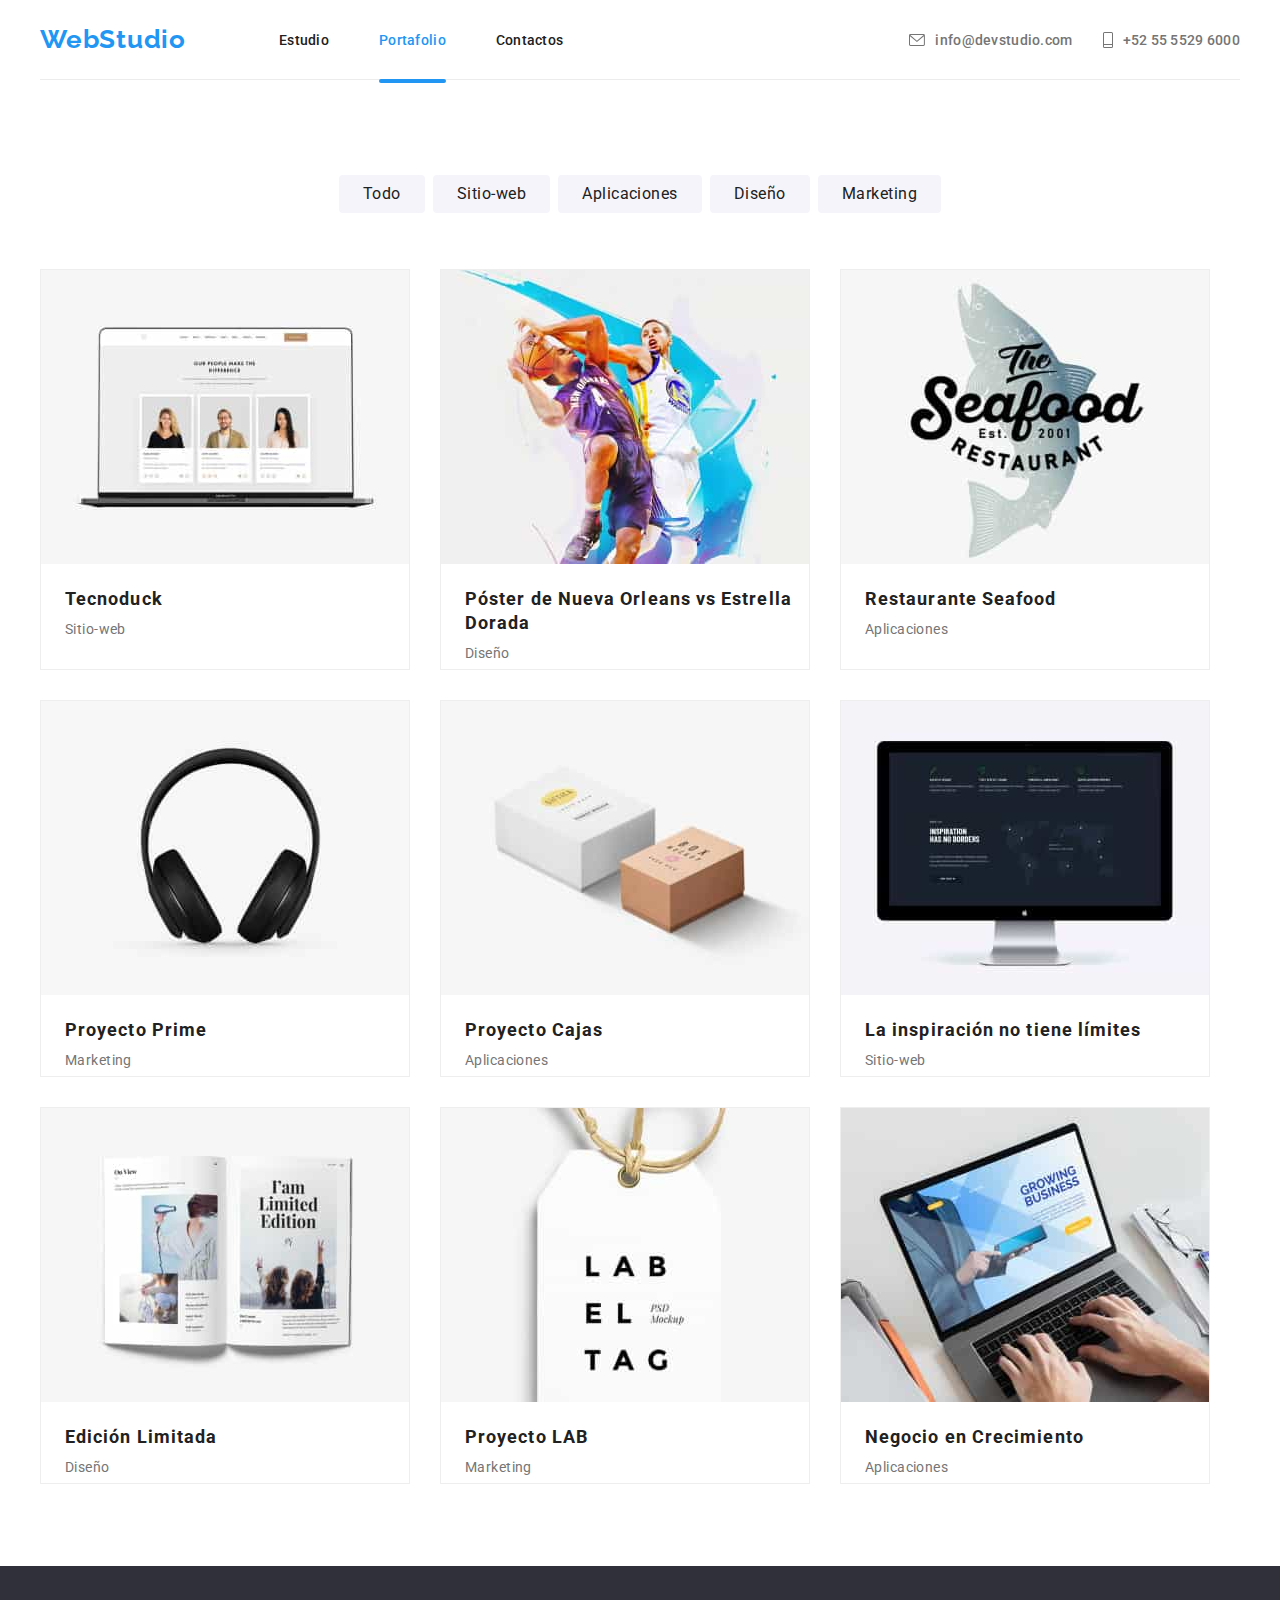
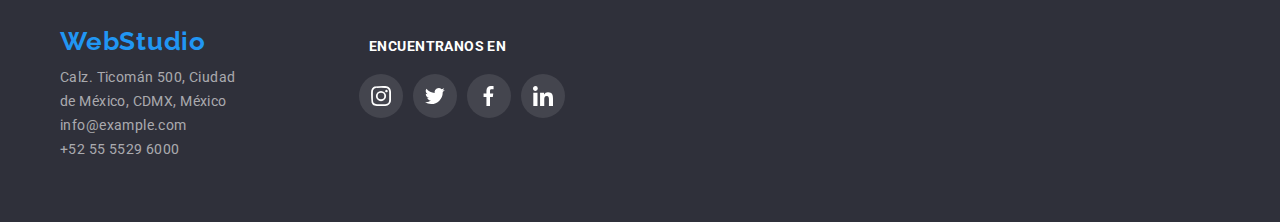
==== commit fe4184c6: "correcciones" ====
--- a/portfolio.html
+++ b/portfolio.html
@@ -13,7 +13,7 @@
 
   <body class="body-portfolio">
     <!-- ENCABEZADO -->
-    <header class="container nav-container">
+    <header class="container header-container">
       <!-- nav -->
       <nav class="nav-container">
         <!-- LOGO -->
--- a/css/styles.css
+++ b/css/styles.css
@@ -47,10 +47,14 @@
 }
 
 /* ENCABEZADO */
-
+.header-container {
+  display: flex;
+  padding: 24px 0;
+  justify-content: space-between;
+  align-items: center;
+}
 .nav-container {
   display: flex;
-  padding: 24px 0 25px;
   justify-content: space-between;
   align-items: center;
 }
@@ -77,7 +81,7 @@
   border-bottom: 4px solid rgba(33, 150, 243, 1);;
   border-radius: 2px;
   width: 100%;
-  top: 70px;
+  top: 47px;
 }
 .link-header.current,
 .link-header:hover,
@@ -453,8 +457,7 @@
 
 
 .portfolio-page{
-  width: 1170px;
-  margin-bottom: 82px
+  padding-bottom: 82px
 }
 
 /* botones */
